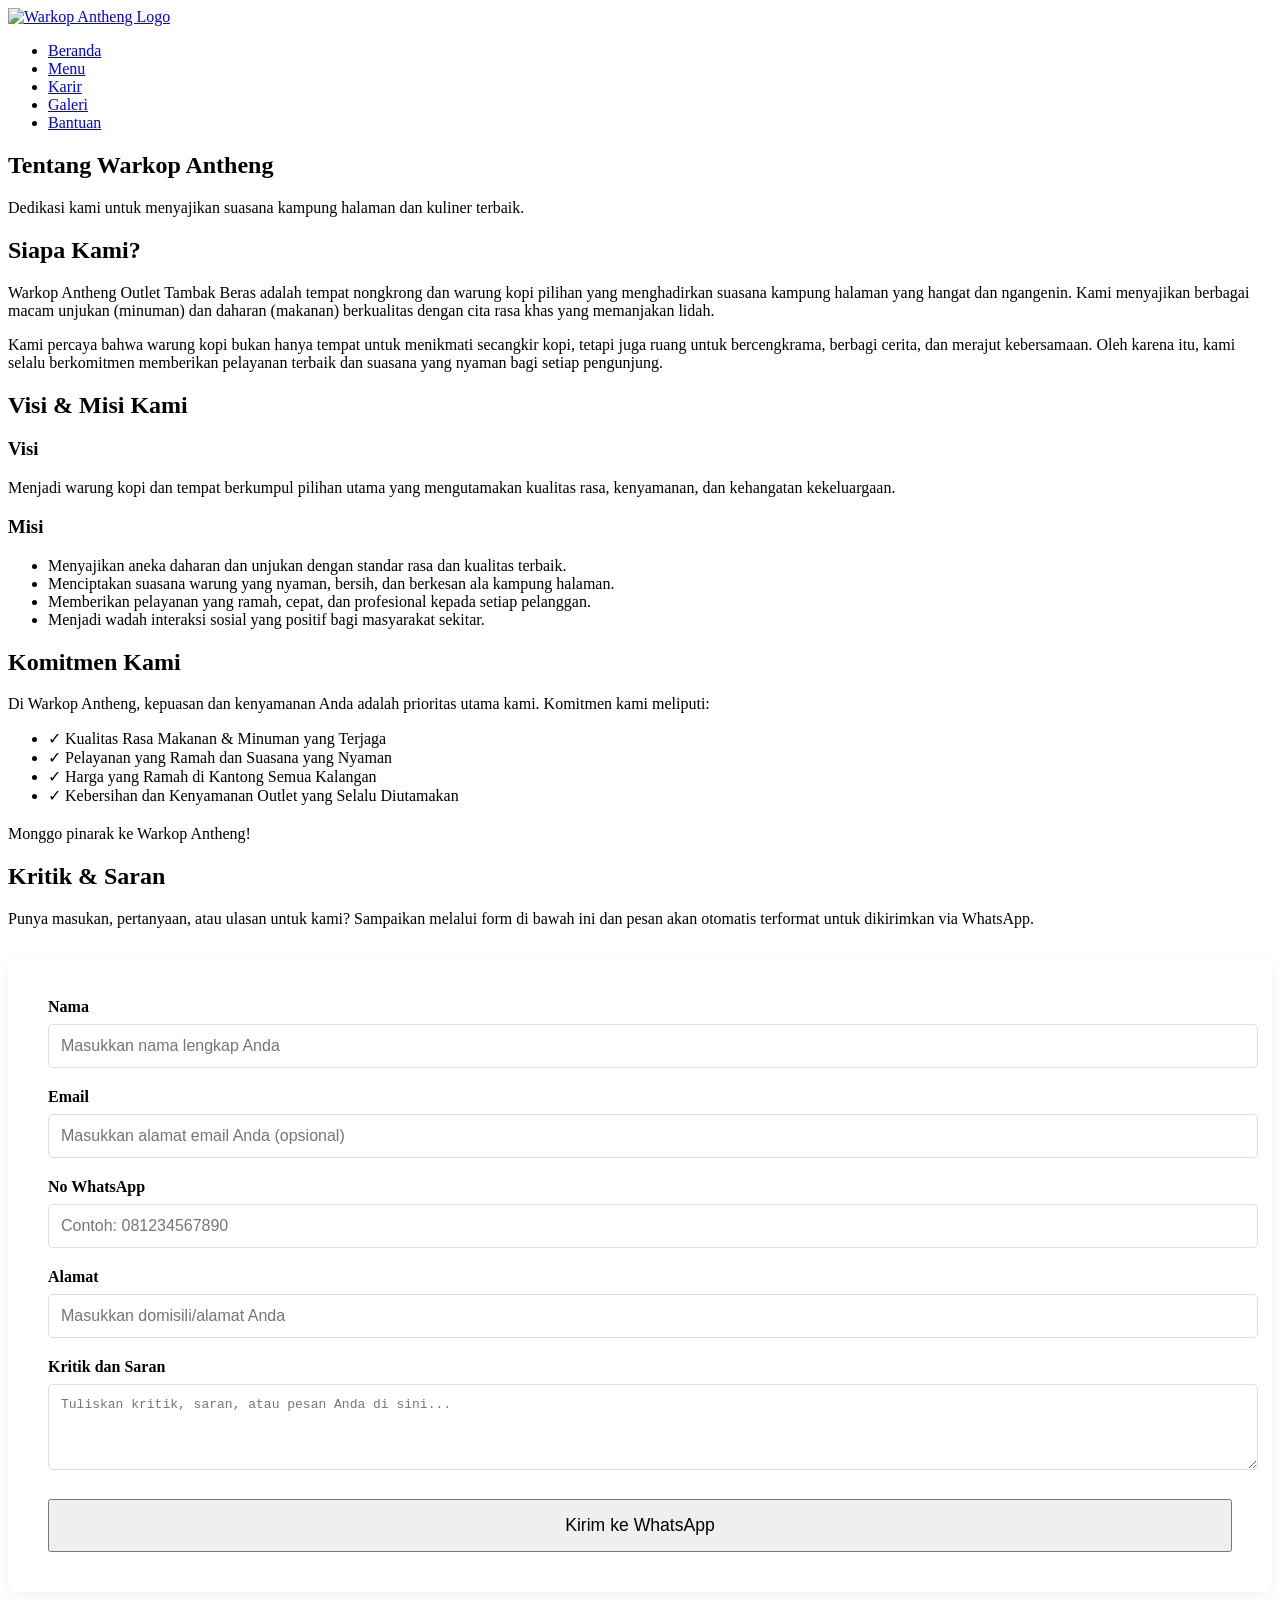
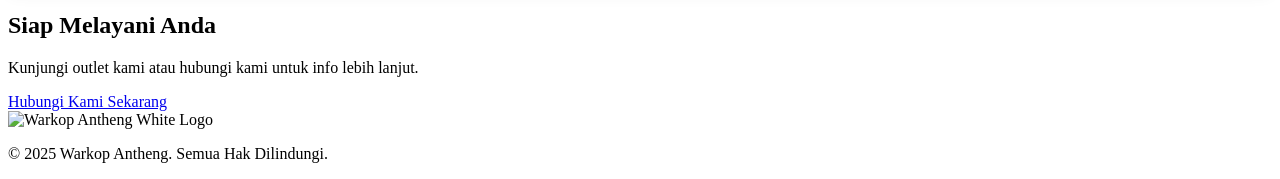
==== bantuan.html @ 2c42dd72 "0.0 Version Unggah awal, file mentahana" ====
<!DOCTYPE html>
<html lang="id">
<head>
    <meta charset="UTF-8">
    <meta name="viewport" content="width=device-width, initial-scale=1.0">
    <title>Bantuan & Kritik – Warkop Antheng Tambak Beras</title>
    <link rel="stylesheet" href="css/style.css">
    <link rel="icon" href="img/favicon.ico" type="image/x-icon">
</head>
<body>
    <header class="main-header">
        <div class="container header-content">
            <div class="logo">
                <a href="index.html">
                    <img src="logo/logo.png" alt="Warkop Antheng Logo">
                </a>
            </div>
            <nav class="main-nav">
                <ul>
                    <li><a href="index.html">Beranda</a></li>
                    <li><a href="menu.html">Menu</a></li>
                    <li><a href="karir.html">Karir</a></li>
                    <li><a href="galeri.html">Galeri</a></li>
                    <li><a href="bantuan.html" class="active">Bantuan</a></li>
                </ul>
            </nav>
        </div>
    </header>

    <main>
        <section class="page-hero-section bg-dark">
            <div class="container text-center text-white">
                <h1 class="page-title">Tentang Warkop Antheng</h1>
                <p class="page-subtitle">Dedikasi kami untuk menyajikan suasana kampung halaman dan kuliner terbaik.</p>
            </div>
        </section>

        <section id="about-us-intro" class="section-padded">
            <div class="container content-center-narrow">
                <h2 class="section-title">Siapa Kami?</h2>
                <p>
                    Warkop Antheng Outlet Tambak Beras adalah tempat nongkrong dan warung kopi pilihan yang menghadirkan suasana kampung halaman yang hangat dan ngangenin. Kami menyajikan berbagai macam unjukan (minuman) dan daharan (makanan) berkualitas dengan cita rasa khas yang memanjakan lidah.
                </p>
                <p>
                    Kami percaya bahwa warung kopi bukan hanya tempat untuk menikmati secangkir kopi, tetapi juga ruang untuk bercengkrama, berbagi cerita, dan merajut kebersamaan. Oleh karena itu, kami selalu berkomitmen memberikan pelayanan terbaik dan suasana yang nyaman bagi setiap pengunjung.
                </p>
            </div>
        </section>

        <section id="visi-misi" class="section-padded bg-light">
            <div class="container content-center-narrow">
                <h2 class="section-title">Visi & Misi Kami</h2>
                <div class="vm-grid">
                    <div class="vm-item">
                        <h3>Visi</h3>
                        <p>Menjadi warung kopi dan tempat berkumpul pilihan utama yang mengutamakan kualitas rasa, kenyamanan, dan kehangatan kekeluargaan.</p>
                    </div>
                    <div class="vm-item">
                        <h3>Misi</h3>
                        <ul>
                            <li>Menyajikan aneka daharan dan unjukan dengan standar rasa dan kualitas terbaik.</li>
                            <li>Menciptakan suasana warung yang nyaman, bersih, dan berkesan ala kampung halaman.</li>
                            <li>Memberikan pelayanan yang ramah, cepat, dan profesional kepada setiap pelanggan.</li>
                            <li>Menjadi wadah interaksi sosial yang positif bagi masyarakat sekitar.</li>
                        </ul>
                    </div>
                </div>
            </div>
        </section>

        <section id="our-commitment" class="section-padded">
            <div class="container content-center-narrow">
                <h2 class="section-title">Komitmen Kami</h2>
                <p>
                    Di Warkop Antheng, kepuasan dan kenyamanan Anda adalah prioritas utama kami. Komitmen kami meliputi:
                </p>
                <ul class="commitment-list">
                    <li>✓ Kualitas Rasa Makanan & Minuman yang Terjaga</li>
                    <li>✓ Pelayanan yang Ramah dan Suasana yang Nyaman</li>
                    <li>✓ Harga yang Ramah di Kantong Semua Kalangan</li>
                    <li>✓ Kebersihan dan Kenyamanan Outlet yang Selalu Diutamakan</li>
                </ul>
                <p class="text-center" style="margin-top: 20px;">
                    Monggo pinarak ke Warkop Antheng!
                </p>
            </div>
        </section>

        <!-- Form Kritik dan Saran (WhatsApp Template) -->
        <section id="feedback-section" class="section-padded bg-light">
            <div class="container content-center-narrow">
                <h2 class="section-title">Kritik & Saran</h2>
                <p class="text-center" style="margin-bottom: 30px; color: var(--color-text-light);">
                    Punya masukan, pertanyaan, atau ulasan untuk kami? Sampaikan melalui form di bawah ini dan pesan akan otomatis terformat untuk dikirimkan via WhatsApp.
                </p>
                
                <form id="whatsappForm" style="background: var(--color-white); padding: 40px; border-radius: 8px; box-shadow: 0 4px 15px rgba(0,0,0,0.05); text-align: left;">
                    <div style="margin-bottom: 20px;">
                        <label for="fb-nama" style="display: block; margin-bottom: 8px; font-weight: bold; color: var(--color-dark);">Nama</label>
                        <input type="text" id="fb-nama" required placeholder="Masukkan nama lengkap Anda" style="width: 100%; padding: 12px; border: 1px solid #ddd; border-radius: 5px; font-size: 1em;">
                    </div>

                    <div style="margin-bottom: 20px;">
                        <label for="fb-email" style="display: block; margin-bottom: 8px; font-weight: bold; color: var(--color-dark);">Email</label>
                        <input type="email" id="fb-email" placeholder="Masukkan alamat email Anda (opsional)" style="width: 100%; padding: 12px; border: 1px solid #ddd; border-radius: 5px; font-size: 1em;">
                    </div>

                    <div style="margin-bottom: 20px;">
                        <label for="fb-wa" style="display: block; margin-bottom: 8px; font-weight: bold; color: var(--color-dark);">No WhatsApp</label>
                        <input type="tel" id="fb-wa" required placeholder="Contoh: 081234567890" style="width: 100%; padding: 12px; border: 1px solid #ddd; border-radius: 5px; font-size: 1em;">
                    </div>

                    <div style="margin-bottom: 20px;">
                        <label for="fb-alamat" style="display: block; margin-bottom: 8px; font-weight: bold; color: var(--color-dark);">Alamat</label>
                        <input type="text" id="fb-alamat" placeholder="Masukkan domisili/alamat Anda" style="width: 100%; padding: 12px; border: 1px solid #ddd; border-radius: 5px; font-size: 1em;">
                    </div>

                    <div style="margin-bottom: 25px;">
                        <label for="fb-pesan" style="display: block; margin-bottom: 8px; font-weight: bold; color: var(--color-dark);">Kritik dan Saran</label>
                        <textarea id="fb-pesan" rows="4" required placeholder="Tuliskan kritik, saran, atau pesan Anda di sini..." style="width: 100%; padding: 12px; border: 1px solid #ddd; border-radius: 5px; font-size: 1em; resize: vertical;"></textarea>
                    </div>

                    <button type="button" onclick="sendToWhatsApp()" class="btn btn-primary" style="width: 100%; padding: 14px; font-size: 1.1em;">Kirim ke WhatsApp</button>
                </form>
            </div>
        </section>

        <section class="section-padded text-center bg-dark">
            <div class="container">
                <h2 class="section-title text-white">Siap Melayani Anda</h2>
                <p class="text-white">Kunjungi outlet kami atau hubungi kami untuk info lebih lanjut.</p>
                <a href="index.html#contact" class="btn btn-primary" style="margin-top: 15px;">Hubungi Kami Sekarang</a>
            </div>
        </section>
    </main>

    <footer class="main-footer">
        <div class="container footer-content">
            <div class="footer-logo">
                <img src="logo/white-logo.png" alt="Warkop Antheng White Logo">
            </div>
            <p>&copy; 2025 Warkop Antheng. Semua Hak Dilindungi.</p>
        </div>
    </footer>
    
    <script src="js/main.js"></script>
    <script>
        function sendToWhatsApp() {
            const nama = document.getElementById('fb-nama').value.trim();
            const email = document.getElementById('fb-email').value.trim() || '-';
            const wa = document.getElementById('fb-wa').value.trim();
            const alamat = document.getElementById('fb-alamat').value.trim() || '-';
            const pesan = document.getElementById('fb-pesan').value.trim();

            if (!nama || !wa || !pesan) {
                alert('Mohon isi field Nama, No WhatsApp, dan Kritik/Saran terlebih dahulu!');
                return;
            }

            // Ganti nomor di bawah dengan nomor WhatsApp tujuan (format internasional tanpa tanda +, contoh: 6281234567890)
            const targetPhone = '6285755132875'; 

            const text = `Halo Warkop Antheng, saya ingin mengirimkan kritik dan saran:%0A%0A` +
                         `*Nama:* ${encodeURIComponent(nama)}%0A` +
                         `*Email:* ${encodeURIComponent(email)}%0A` +
                         `*No WhatsApp:* ${encodeURIComponent(wa)}%0A` +
                         `*Alamat:* ${encodeURIComponent(alamat)}%0A` +
                         `*Kritik dan Saran:*%0A${encodeURIComponent(pesan)}`;

            const url = `https://wa.me/${targetPhone}?text=${text}`;
            window.open(url, '_blank');
        }
    </script>
</body>
</html>
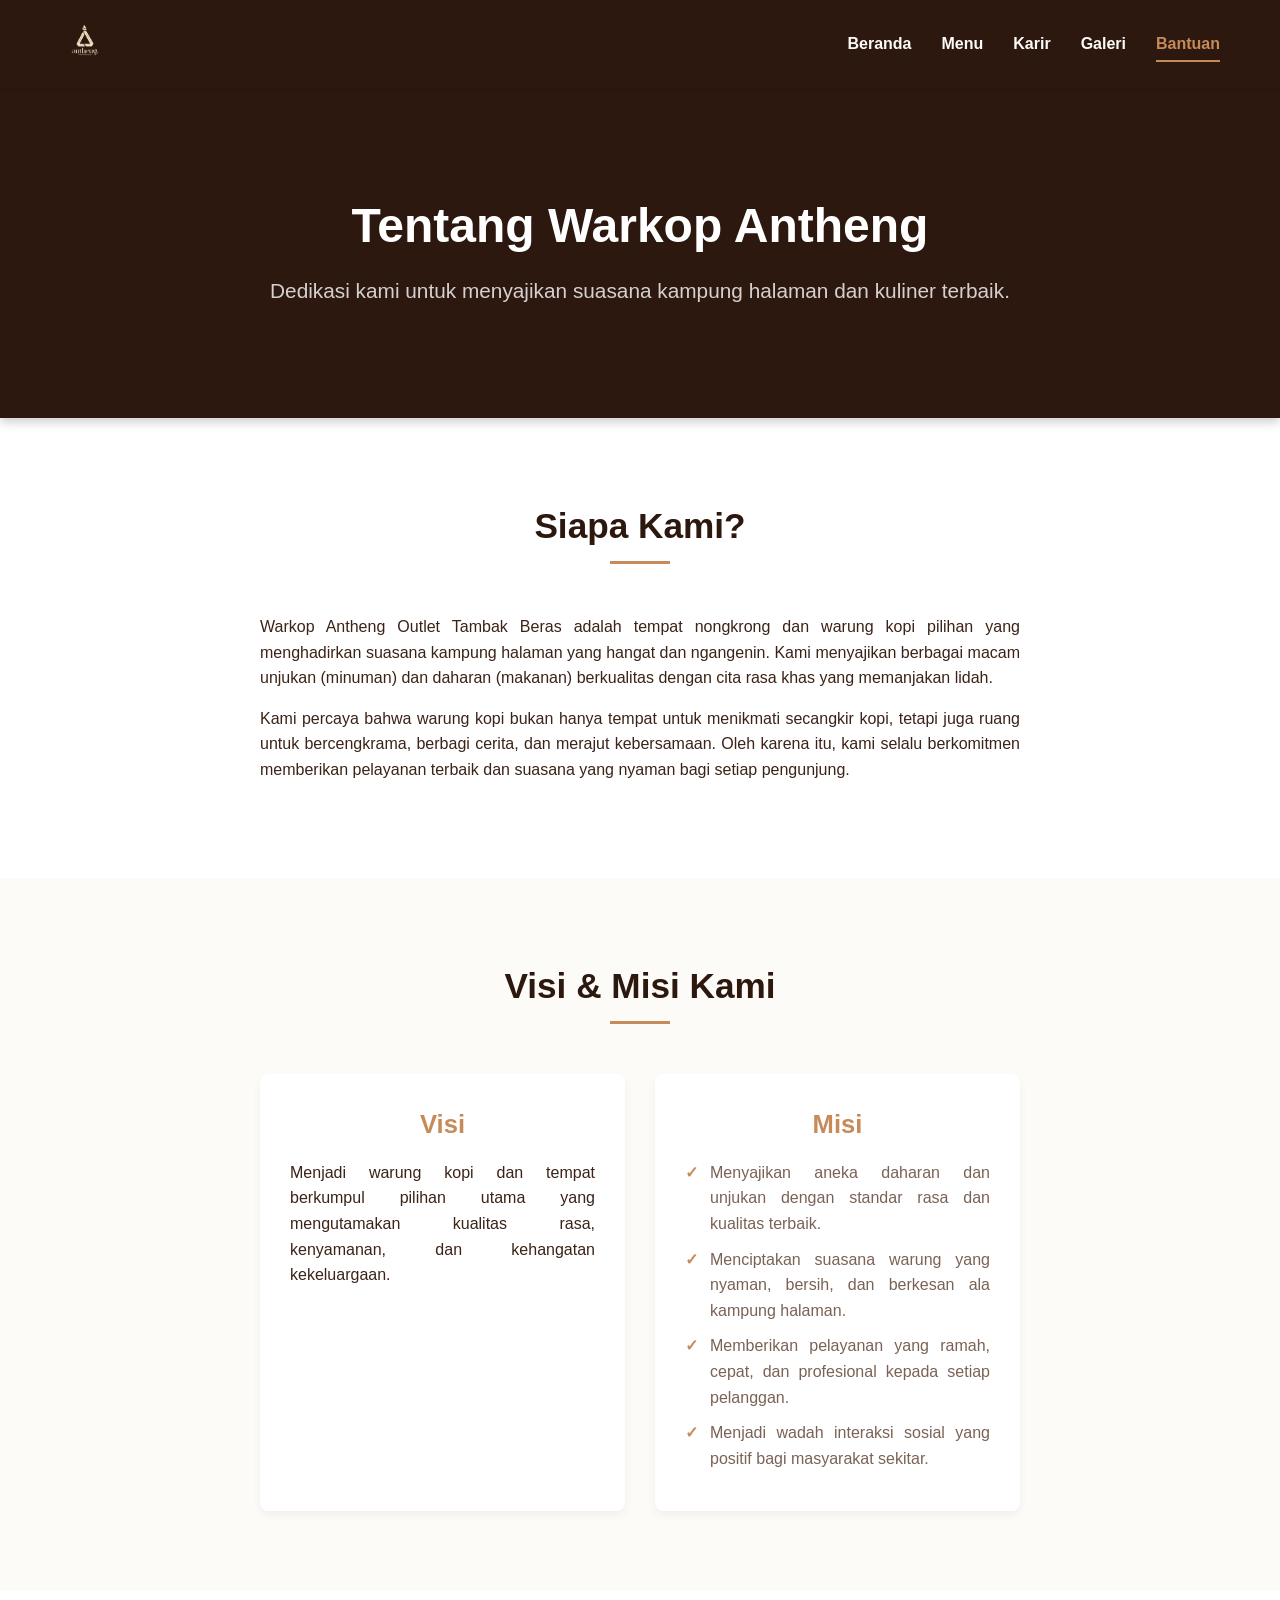
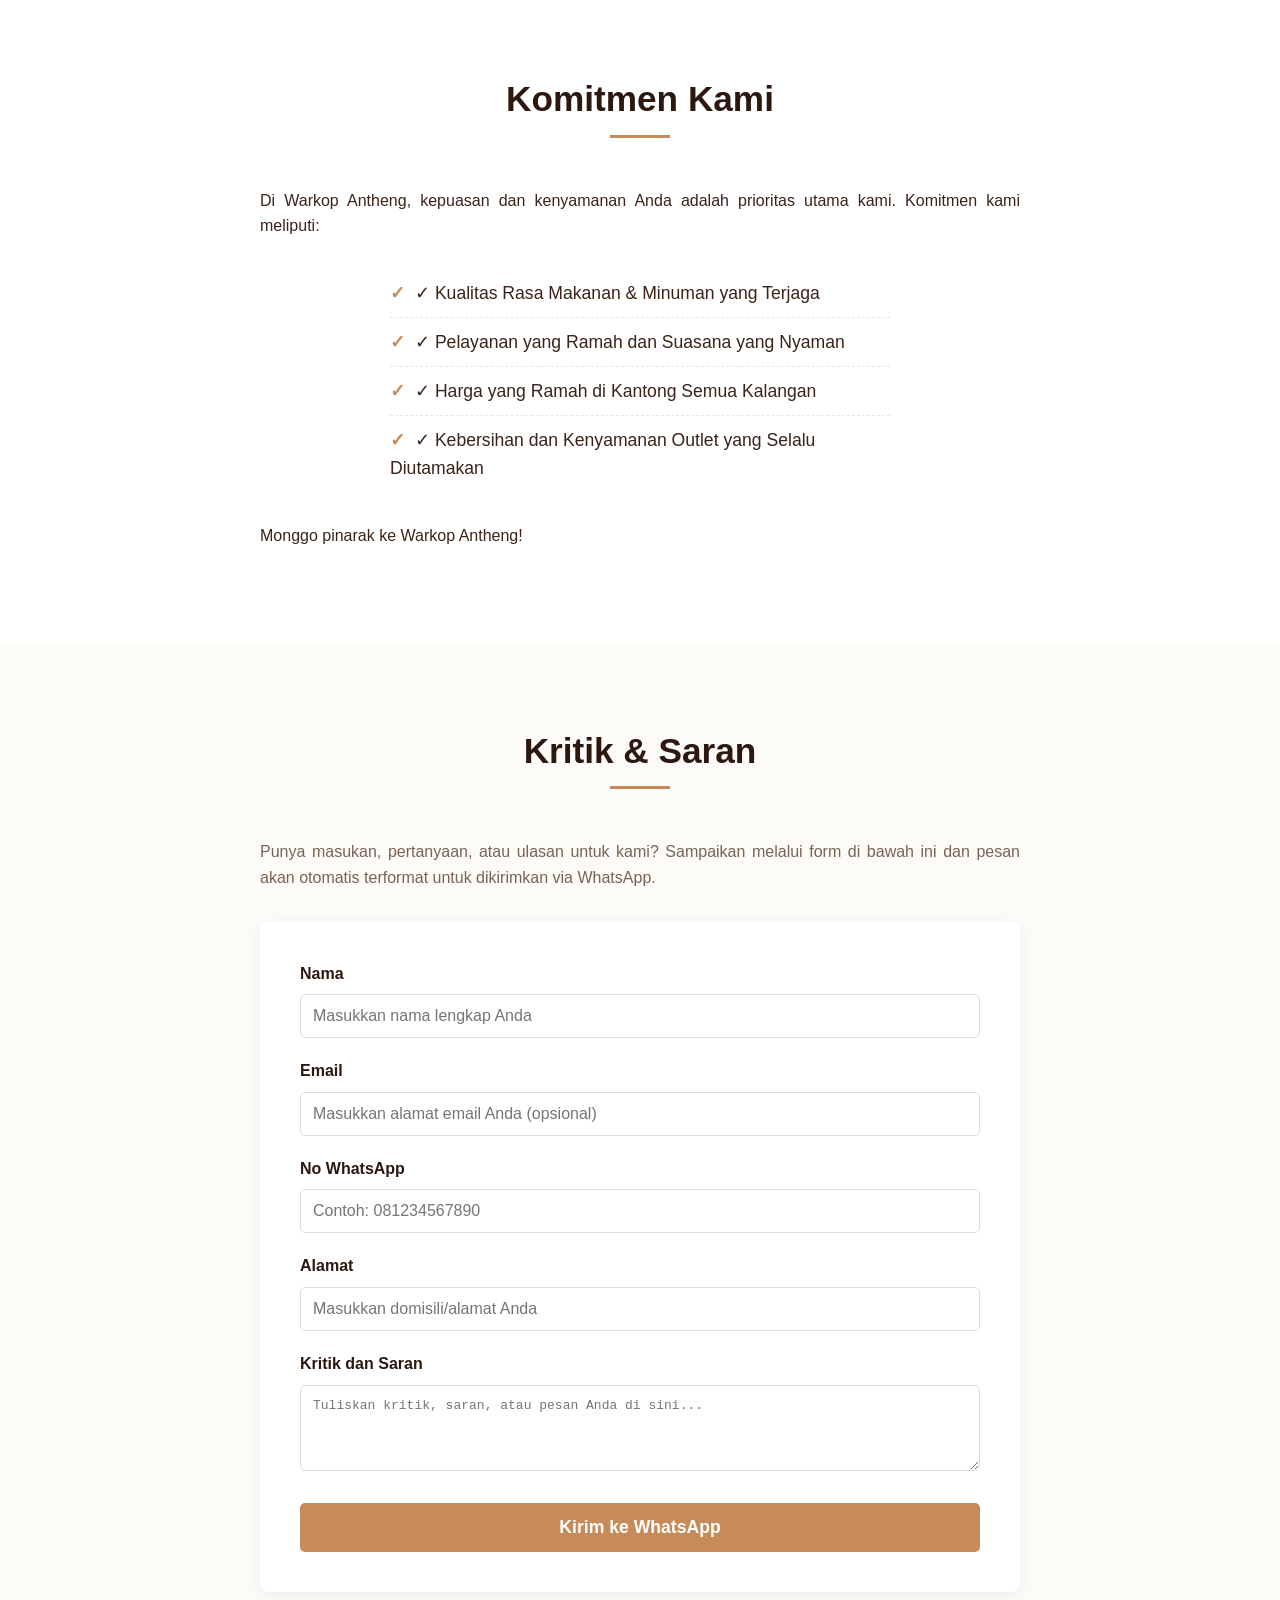
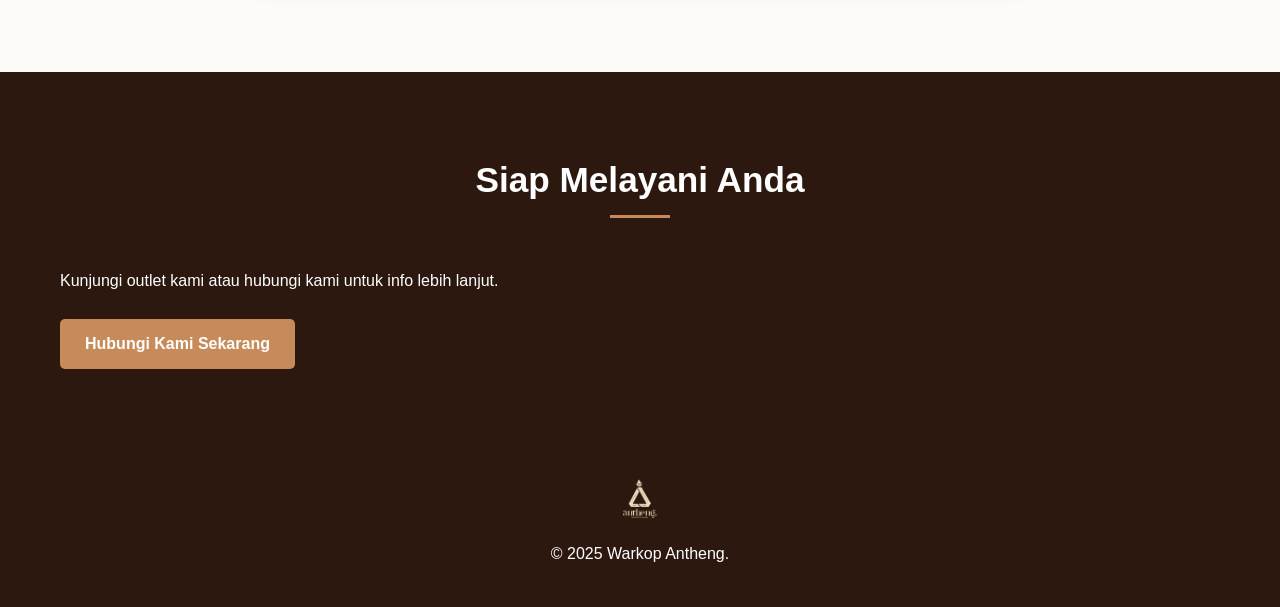
==== commit 637720f4: "Update bantuan.html" ====
--- a/bantuan.html
+++ b/bantuan.html
@@ -139,7 +139,7 @@
             <div class="footer-logo">
                 <img src="logo/white-logo.png" alt="Warkop Antheng White Logo">
             </div>
-            <p>&copy; 2025 Warkop Antheng. Semua Hak Dilindungi.</p>
+            <p>&copy; 2025 Warkop Antheng.</p>
         </div>
     </footer>
     
--- a/css/style.css
+++ b/css/style.css
@@ -0,0 +1,834 @@
+:root {
+    --color-primary-accent: #C68B59; /* Warna aksen caramel/kopi hangat sesuai logo */
+    --color-primary-red: #C68B59;    /* Penyesuaian menggantikan warna merah sebelumnya */
+    --color-dark: #2D1810;           /* Cokelat espresso gelap yang elegan */
+    --color-light: #FDFBF7;          /* Krem hangat / off-white */
+    --color-white: #FFFFFF;
+    --color-text-dark: #3B2317;      /* Cokelat tua untuk teks utama */
+    --color-text-light: #7A6255;     /* Cokelat muda/abu hangat untuk teks sekunder */
+}
+
+* {
+    margin: 0;
+    padding: 0;
+    box-sizing: border-box;
+}
+
+body {
+    font-family: 'Arial', sans-serif; 
+    line-height: 1.6;
+    color: var(--color-text-dark);
+    background-color: var(--color-white);
+    -webkit-font-smoothing: antialiased;
+    -moz-osx-font-smoothing: grayscale;
+}
+
+.container {
+    max-width: 1200px;
+    margin: 0 auto;
+    padding: 0 20px;
+}
+
+a {
+    text-decoration: none;
+    color: var(--color-primary-accent);
+    transition: color 0.3s ease;
+}
+
+a:hover {
+    color: var(--color-dark);
+}
+
+ul {
+    list-style: none;
+}
+
+h1, h2, h3, h4 {
+    color: var(--color-dark);
+    margin-bottom: 15px;
+}
+
+h1 { font-size: 2.8em; }
+h2 { font-size: 2.2em; }
+h3 { font-size: 1.6em; }
+
+p {
+    margin-bottom: 10px;
+}
+
+.btn {
+    display: inline-block;
+    padding: 12px 25px;
+    border-radius: 5px;
+    font-weight: bold;
+    text-align: center;
+    transition: background-color 0.3s ease, color 0.3s ease;
+    border: none;
+    cursor: pointer;
+}
+
+.btn-primary {
+    background-color: var(--color-primary-accent);
+    color: var(--color-white);
+}
+
+.btn-primary:hover {
+    background-color: #A06D44; 
+}
+
+.btn-secondary {
+    background-color: var(--color-dark);
+    color: var(--color-white);
+}
+
+.btn-secondary:hover {
+    background-color: #4A2E1B; 
+}
+
+.btn-link {
+    color: var(--color-primary-accent);
+    font-weight: bold;
+    display: inline-block;
+    margin-top: 10px;
+}
+
+.btn-link:hover {
+    text-decoration: underline;
+}
+
+.section-padded {
+    padding: 80px 0;
+}
+
+.bg-light {
+    background-color: var(--color-light);
+}
+
+.bg-dark {
+    background-color: var(--color-dark);
+    color: var(--color-white); 
+}
+
+.section-title {
+    text-align: center;
+    margin-bottom: 50px;
+    position: relative;
+    padding-bottom: 10px;
+}
+
+.section-title::after {
+    content: '';
+    position: absolute;
+    bottom: 0;
+    left: 50%;
+    transform: translateX(-50%);
+    width: 60px;
+    height: 3px;
+    background-color: var(--color-primary-accent);
+}
+
+.text-white {
+    color: var(--color-white) !important;
+}
+
+.main-header {
+    background-color: var(--color-dark);
+    padding: 15px 0;
+    box-shadow: 0 2px 5px rgba(0,0,0,0.1);
+    position: sticky;
+    top: 0;
+    z-index: 1000;
+}
+
+.header-content {
+    display: flex;
+    justify-content: space-between;
+    align-items: center;
+}
+
+.logo img {
+    height: 50px; 
+    width: auto;
+}
+
+.main-nav ul {
+    display: flex;
+}
+
+.main-nav ul li {
+    margin-left: 30px;
+}
+
+.main-nav ul li a {
+    color: var(--color-light);
+    font-weight: bold;
+    padding: 5px 0;
+    position: relative;
+}
+
+.main-nav ul li a::after {
+    content: '';
+    position: absolute;
+    width: 0;
+    height: 2px;
+    background-color: var(--color-primary-accent);
+    left: 0;
+    bottom: -5px;
+    transition: width 0.3s ease;
+}
+
+.main-nav ul li a:hover::after,
+.main-nav ul li a.active::after {
+    width: 100%;
+}
+
+.main-nav ul li a.active {
+    color: var(--color-primary-accent);
+}
+
+.hero-section {
+    background: url('../img/beranda1.jpg') no-repeat center center/cover; 
+    color: var(--color-white);
+    text-align: center;
+    padding: 150px 0;
+    position: relative;
+}
+
+.hero-section::before {
+    content: '';
+    position: absolute;
+    top: 0;
+    left: 0;
+    width: 100%;
+    height: 100%;
+    background-color: rgba(45, 24, 16, 0.65); /* Overlay cokelat gelap khas warkop */
+}
+
+.hero-content {
+    position: relative;
+    z-index: 1;
+}
+
+.hero-content h1 {
+    font-size: 3.5em;
+    margin-bottom: 10px;
+    color: var(--color-white);
+}
+
+.hero-content h2 {
+    font-size: 2.5em;
+    margin-bottom: 20px;
+    color: var(--color-white);
+}
+
+.hero-content .tagline {
+    font-size: 1.2em;
+    margin-bottom: 30px;
+    color: var(--color-white);
+}
+
+.services-grid {
+    display: grid;
+    grid-template-columns: repeat(auto-fit, minmax(280px, 1fr));
+    gap: 30px;
+    text-align: center;
+}
+
+.service-item {
+    background-color: var(--color-white);
+    padding: 30px;
+    border-radius: 8px;
+    box-shadow: 0 4px 10px rgba(0,0,0,0.05);
+    transition: transform 0.3s ease, box-shadow 0.3s ease;
+}
+
+.service-item:hover {
+    transform: translateY(-5px);
+    box-shadow: 0 6px 15px rgba(0,0,0,0.1);
+}
+
+.service-icon img {
+    width: 80px;
+    height: 80px;
+    margin-bottom: 20px;
+}
+
+.service-item h3 {
+    color: var(--color-primary-accent);
+    margin-bottom: 10px;
+    font-size: 1.4em;
+}
+
+.service-item p {
+    color: var(--color-text-light);
+    font-size: 0.95em;
+}
+
+.why-list {
+    display: grid;
+    grid-template-columns: repeat(auto-fit, minmax(250px, 1fr));
+    gap: 30px;
+}
+
+.why-item {
+    background-color: var(--color-white);
+    padding: 30px;
+    border-radius: 8px;
+    box-shadow: 0 4px 10px rgba(0,0,0,0.05);
+    text-align: center;
+}
+
+.why-item h3 {
+    color: var(--color-dark);
+    margin-bottom: 10px;
+}
+
+.why-item p {
+    color: var(--color-text-light);
+}
+
+.contact-content {
+    text-align: center;
+    color: var(--color-white);
+}
+
+.contact-content .contact-info {
+    font-size: 1.2em;
+    margin-bottom: 15px;
+}
+
+.contact-content .contact-info a {
+    color: var(--color-white);
+    text-decoration: underline;
+}
+
+.contact-content .contact-info a:hover {
+    color: var(--color-primary-accent);
+}
+
+.social-links {
+    margin-top: 30px;
+}
+
+.social-links a {
+    display: inline-block;
+    color: var(--color-white);
+    font-size: 1.1em;
+    margin: 0 15px;
+    padding: 8px 15px;
+    border: 1px solid var(--color-white);
+    border-radius: 5px;
+    transition: background-color 0.3s ease, color 0.3s ease;
+}
+
+.social-links a:hover {
+    background-color: var(--color-primary-accent);
+    border-color: var(--color-primary-accent);
+    color: var(--color-white);
+}
+
+.main-footer {
+    background-color: var(--color-dark);
+    color: var(--color-white);
+    padding: 30px 0;
+    text-align: center;
+}
+
+.footer-logo img {
+    height: 40px; 
+    margin-bottom: 15px;
+}
+
+@media (max-width: 768px) {
+    .header-content {
+        flex-direction: column;
+    }
+
+    .main-nav ul {
+        margin-top: 15px;
+        flex-wrap: wrap;
+        justify-content: center;
+    }
+
+    .main-nav ul li {
+        margin: 5px 15px;
+    }
+
+    .hero-content h1 {
+        font-size: 2.5em;
+    }
+
+    .hero-content h2 {
+        font-size: 1.8em;
+    }
+
+    .services-grid, .why-list {
+        grid-template-columns: 1fr;
+    }
+
+    .section-padded {
+        padding: 60px 0;
+    }
+}
+
+@media (max-width: 480px) {
+    .logo img {
+        height: 40px;
+    }
+    .hero-content h1 {
+        font-size: 2em;
+    }
+    .hero-content h2 {
+        font-size: 1.5em;
+    }
+    .main-nav ul li {
+        margin: 5px 10px;
+    }
+    .social-links a {
+        margin: 5px;
+        padding: 5px 10px;
+        font-size: 0.9em;
+    }
+}
+
+.page-hero-section {
+    padding: 100px 0; 
+    background-color: var(--color-dark); 
+    color: var(--color-white);
+    text-align: center;
+    box-shadow: 0 4px 10px rgba(0,0,0,0.2);
+}
+
+.page-title {
+    font-size: 3em;
+    margin-bottom: 10px;
+    color: var(--color-white);
+}
+
+.page-subtitle {
+    font-size: 1.3em;
+    opacity: 0.8;
+}
+
+@media (max-width: 768px) {
+    .page-hero-section {
+        padding: 80px 0;
+    }
+    .page-title {
+        font-size: 2.5em;
+    }
+    .page-subtitle {
+        font-size: 1.1em;
+    }
+}
+
+@media (max-width: 480px) {
+    .page-hero-section {
+        padding: 60px 0;
+    }
+    .page-title {
+        font-size: 2em;
+    }
+    .page-subtitle {
+        font-size: 1em;
+    }
+}
+
+.gallery-grid {
+    display: grid;
+    grid-template-columns: repeat(auto-fit, minmax(300px, 1fr));
+    gap: 25px; 
+}
+
+.gallery-item {
+    background-color: var(--color-white);
+    border-radius: 8px;
+    box-shadow: 0 4px 12px rgba(0,0,0,0.08);
+    overflow: hidden; 
+    position: relative;
+    transition: transform 0.3s ease, box-shadow 0.3s ease;
+}
+
+.gallery-item:hover {
+    transform: translateY(-7px);
+    box-shadow: 0 8px 20px rgba(0,0,0,0.15);
+}
+
+.gallery-item img {
+    width: 100%;
+    height: 250px; 
+    object-fit: cover; 
+    display: block;
+    transition: transform 0.5s ease;
+}
+
+.gallery-item:hover img {
+    transform: scale(1.05); 
+}
+
+.gallery-info {
+    padding: 20px;
+    text-align: left;
+}
+
+.gallery-info h3 {
+    color: var(--color-dark);
+    font-size: 1.3em;
+    margin-bottom: 5px;
+}
+
+.gallery-info p {
+    color: var(--color-text-light);
+    font-size: 0.95em;
+    line-height: 1.4;
+}
+
+@media (max-width: 768px) {
+    .gallery-grid {
+        grid-template-columns: repeat(auto-fit, minmax(280px, 1fr));
+    }
+}
+
+@media (max-width: 480px) {
+    .gallery-grid {
+        grid-template-columns: 1fr; 
+    }
+    .gallery-item img {
+        height: 220px;
+    }
+}
+
+.content-center-narrow {
+    max-width: 800px; 
+    margin: 0 auto;
+    text-align: justify; 
+}
+
+.content-center-narrow .section-title {
+    text-align: center;
+}
+
+.content-center-narrow p {
+    margin-bottom: 15px;
+}
+
+.vm-grid {
+    display: grid;
+    grid-template-columns: repeat(auto-fit, minmax(280px, 1fr));
+    gap: 30px;
+    margin-top: 30px;
+}
+
+.vm-item {
+    background-color: var(--color-white);
+    padding: 30px;
+    border-radius: 8px;
+    box-shadow: 0 4px 10px rgba(0,0,0,0.05);
+}
+
+.vm-item h3 {
+    color: var(--color-primary-accent);
+    text-align: center;
+    margin-bottom: 15px;
+}
+
+.vm-item ul {
+    list-style: none; 
+    padding-left: 0;
+}
+
+.vm-item ul li {
+    position: relative;
+    padding-left: 25px; 
+    margin-bottom: 10px;
+    color: var(--color-text-light);
+}
+
+.vm-item ul li::before {
+    content: '✓'; 
+    color: var(--color-primary-accent);
+    font-weight: bold;
+    position: absolute;
+    left: 0;
+    top: 0;
+}
+
+.commitment-list {
+    list-style: none;
+    padding: 0;
+    margin: 30px auto;
+    max-width: 500px;
+    text-align: left; 
+}
+
+.commitment-list li {
+    font-size: 1.1em;
+    padding: 10px 0;
+    border-bottom: 1px dashed rgba(0,0,0,0.1);
+    color: var(--color-text-dark);
+}
+
+.commitment-list li:last-child {
+    border-bottom: none;
+}
+
+.commitment-list li::before {
+    content: '✓';
+    color: var(--color-primary-accent);
+    font-weight: bold;
+    margin-right: 10px;
+}
+
+.service-detail-content {
+    padding: 20px 0;
+}
+
+.service-detail-intro {
+    display: flex;
+    flex-direction: row; 
+    gap: 40px;
+    align-items: center;
+    margin-bottom: 50px;
+}
+
+.service-detail-intro img {
+    max-width: 45%; 
+    height: auto;
+    border-radius: 8px;
+    box-shadow: 0 4px 15px rgba(0,0,0,0.1);
+}
+
+.service-detail-intro > div {
+    flex: 1; 
+}
+
+.service-detail-intro .section-title {
+    text-align: left; 
+    margin-bottom: 20px;
+}
+
+.service-detail-intro .section-title::after {
+    left: 0;
+    transform: translateX(0); 
+}
+
+.section-divider {
+    border: 0;
+    height: 1px;
+    background-color: var(--color-light);
+    margin: 60px 0;
+}
+
+.benefits-process {
+    display: grid;
+    grid-template-columns: repeat(auto-fit, minmax(300px, 1fr));
+    gap: 40px;
+    margin-bottom: 50px;
+}
+
+.benefits-column, .process-column {
+    background-color: var(--color-white);
+    padding: 30px;
+    border-radius: 8px;
+    box-shadow: 0 4px 10px rgba(0,0,0,0.05);
+}
+
+.section-subtitle {
+    color: var(--color-primary-accent);
+    font-size: 1.5em;
+    margin-bottom: 20px;
+    text-align: left;
+}
+
+.checkmark-list {
+    list-style: none;
+    padding-left: 0;
+}
+
+.checkmark-list li {
+    position: relative;
+    padding-left: 30px;
+    margin-bottom: 15px;
+    font-size: 1.1em;
+    color: var(--color-text-dark);
+}
+
+.checkmark-list li::before {
+    content: '✔'; 
+    color: var(--color-primary-accent);
+    font-weight: bold;
+    position: absolute;
+    left: 0;
+    top: 0;
+    font-size: 1.2em;
+}
+
+.numbered-list {
+    list-style: none;
+    padding-left: 0;
+    counter-reset: process-step; 
+}
+
+.numbered-list li {
+    position: relative;
+    padding-left: 40px;
+    margin-bottom: 15px;
+    font-size: 1.1em;
+    color: var(--color-text-dark);
+}
+
+.numbered-list li::before {
+    counter-increment: process-step; 
+    content: counter(process-step) "."; 
+    color: var(--color-dark);
+    font-weight: bold;
+    font-size: 1.3em;
+    position: absolute;
+    left: 0;
+    top: -2px;
+    min-width: 30px; 
+    text-align: right;
+}
+
+.numbered-list li strong {
+    color: var(--color-primary-accent);
+}
+
+@media (max-width: 992px) {
+    .service-detail-intro {
+        flex-direction: column; 
+        text-align: center;
+    }
+    .service-detail-intro img {
+        max-width: 80%; 
+        margin-bottom: 30px;
+    }
+    .service-detail-intro .section-title {
+        text-align: center; 
+    }
+    .service-detail-intro .section-title::after {
+        left: 50%;
+        transform: translateX(-50%); 
+    }
+}
+
+@media (max-width: 768px) {
+    .service-detail-intro {
+        gap: 30px;
+    }
+    .service-detail-intro img {
+        max-width: 90%;
+    }
+    .benefits-process {
+        grid-template-columns: 1fr; 
+        gap: 30px;
+    }
+    .checkmark-list li, .numbered-list li {
+        font-size: 1em;
+    }
+}
+
+@media (max-width: 480px) {
+    .service-detail-intro img {
+        max-width: 100%;
+    }
+}
+
+.contact-content form {
+    margin-top: 30px;
+    margin-bottom: 30px;
+    max-width: 600px;
+    margin-left: auto;
+    margin-right: auto;
+}
+
+.contact-content .form-group {
+    margin-bottom: 15px;
+}
+
+.contact-content input,
+.contact-content textarea {
+    width: 100%;
+    padding: 12px;
+    border: 1px solid rgba(255, 255, 255, 0.3);
+    background-color: rgba(255, 255, 255, 0.1);
+    color: var(--color-white);
+    border-radius: 5px;
+    font-size: 1em;
+}
+
+.contact-content input::placeholder,
+.contact-content textarea::placeholder {
+    color: rgba(255, 255, 255, 0.7);
+}
+
+.contact-content input:focus,
+.contact-content textarea:focus {
+    outline: none;
+    border-color: var(--color-primary-accent);
+}
+
+.contact-info-text {
+    margin-top: 40px;
+}
+
+.hidden {
+    opacity: 0;
+    transform: translateY(20px);
+    transition: opacity 0.8s ease-out, transform 0.8s ease-out;
+}
+
+.visible {
+    opacity: 1;
+    transform: translateY(0);
+}
+
+.animated {
+    opacity: 1;
+    transform: translateY(0);
+}
+
+.service-item,
+.why-item,
+.gallery-item,
+.vm-item,
+.commitment-list li,
+.service-detail-intro,
+.benefits-column,
+.process-column {
+    transition: opacity 0.8s ease-out, transform 0.8s ease-out;
+    opacity: 0;
+    transform: translateY(20px);
+}
+
+.service-item.animated,
+.why-item.animated,
+.gallery-item.animated,
+.vm-item.animated,
+.commitment-list li.animated,
+.service-detail-intro.animated,
+.benefits-column.animated,
+.process-column.animated {
+    opacity: 1;
+    transform: translateY(0);
+}
+
+.services-grid .service-item:nth-child(1) { transition-delay: 0.1s; }
+.services-grid .service-item:nth-child(2) { transition-delay: 0.2s; }
+.services-grid .service-item:nth-child(3) { transition-delay: 0.3s; }
+.services-grid .service-item:nth-child(4) { transition-delay: 0.4s; }
+
+.why-list .why-item:nth-child(1) { transition-delay: 0.1s; }
+.why-list .why-item:nth-child(2) { transition-delay: 0.2s; }
+.why-list .why-item:nth-child(3) { transition-delay: 0.3s; }
+.why-list .why-item:nth-child(4) { transition-delay: 0.4s; }
+
+.gallery-grid .gallery-item:nth-child(1) { transition-delay: 0.1s; }
+.gallery-grid .gallery-item:nth-child(2) { transition-delay: 0.2s; }
+.gallery-grid .gallery-item:nth-child(3) { transition-delay: 0.3s; }
+.gallery-grid .gallery-item:nth-child(4) { transition-delay: 0.4s; }
+.gallery-grid .gallery-item:nth-child(5) { transition-delay: 0.5s; }
+.gallery-grid .gallery-item:nth-child(6) { transition-delay: 0.6s; }
+
+.vm-grid .vm-item:nth-child(1) { transition-delay: 0.1s; }
+.vm-grid .vm-item:nth-child(2) { transition-delay: 0.2s; }
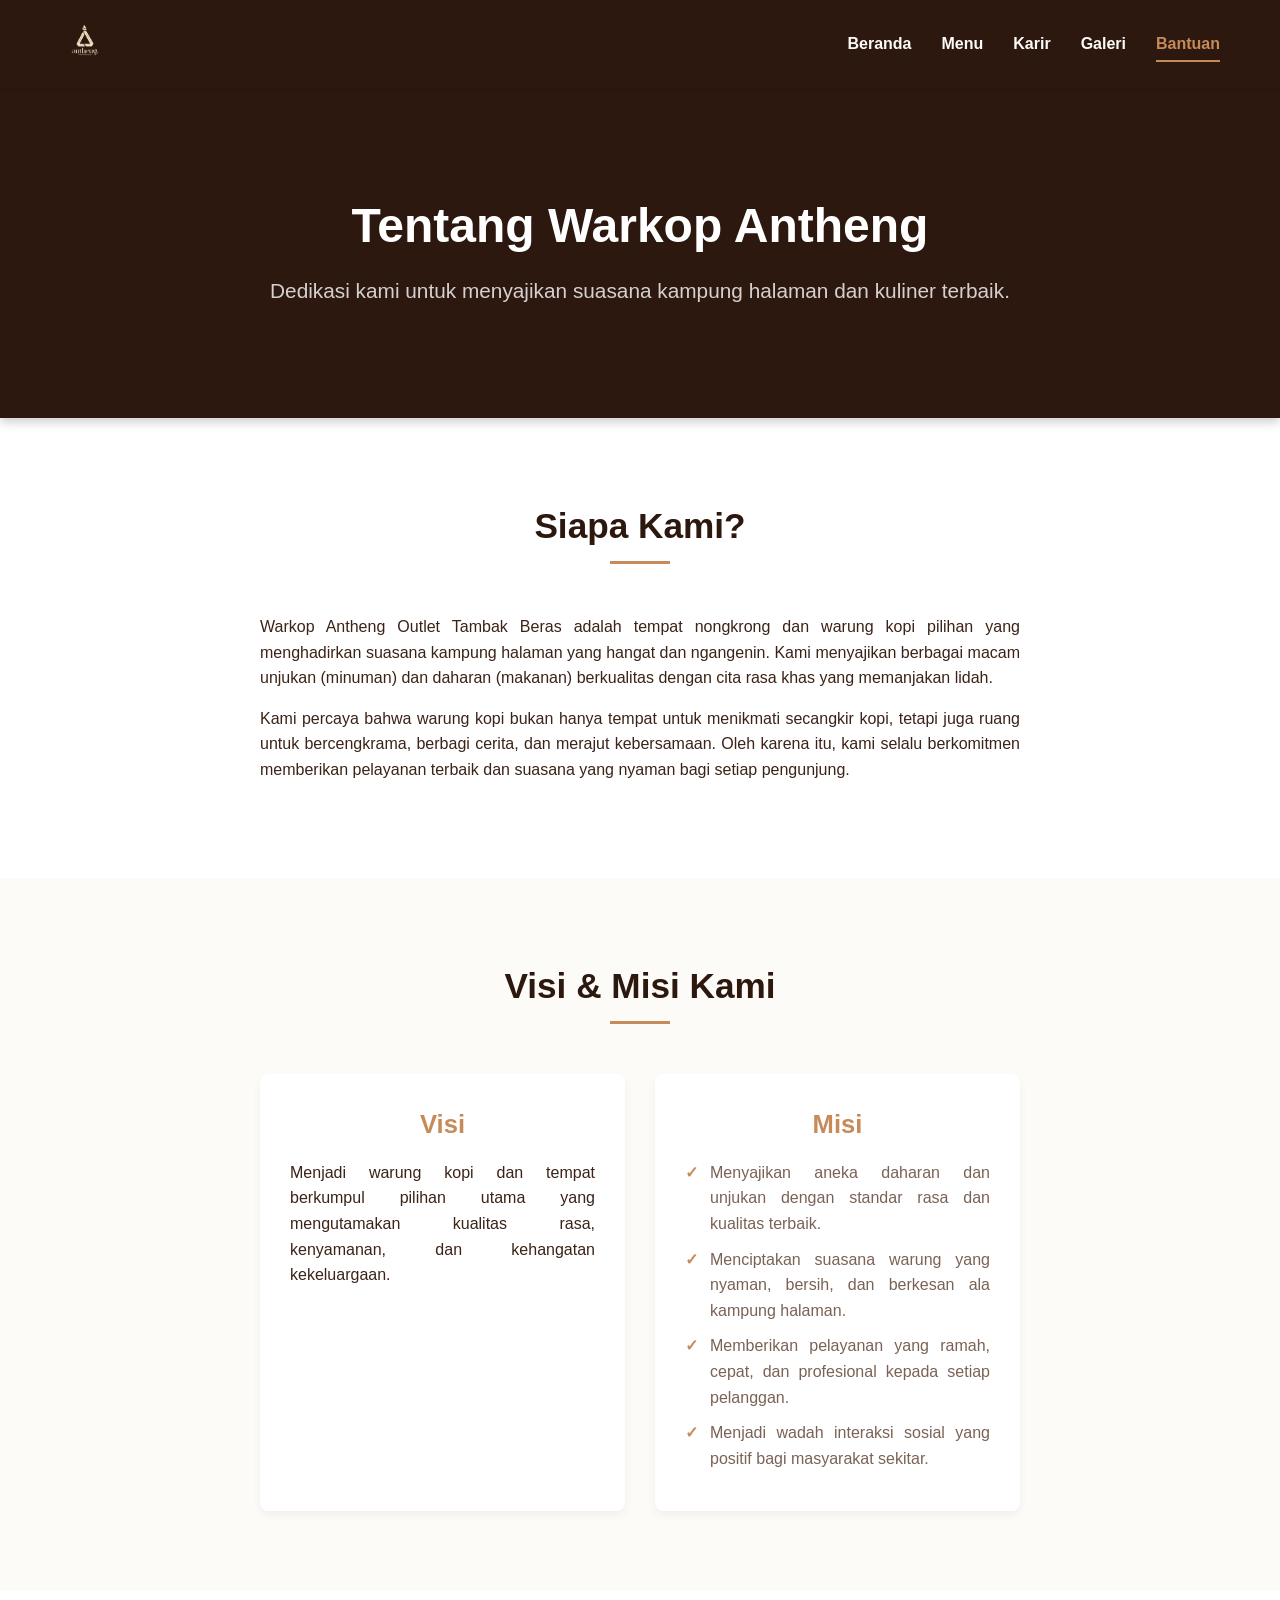
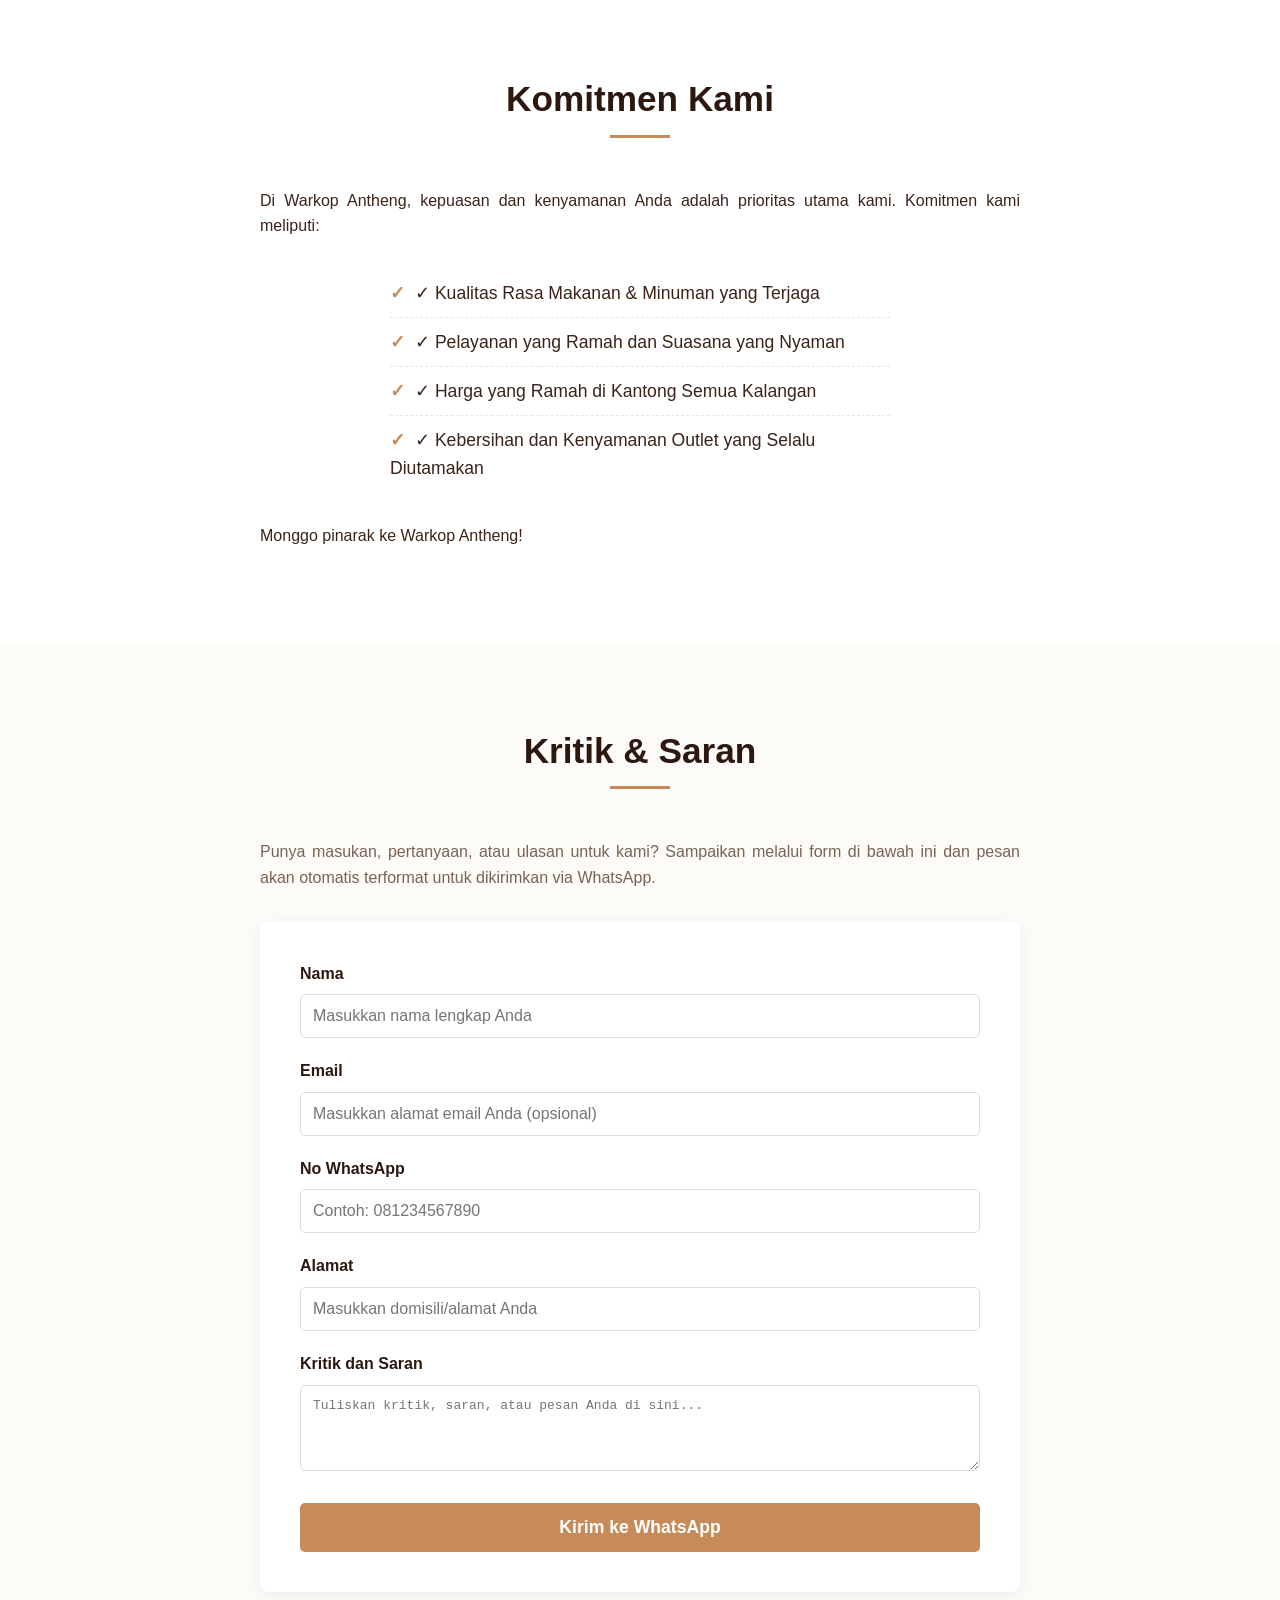
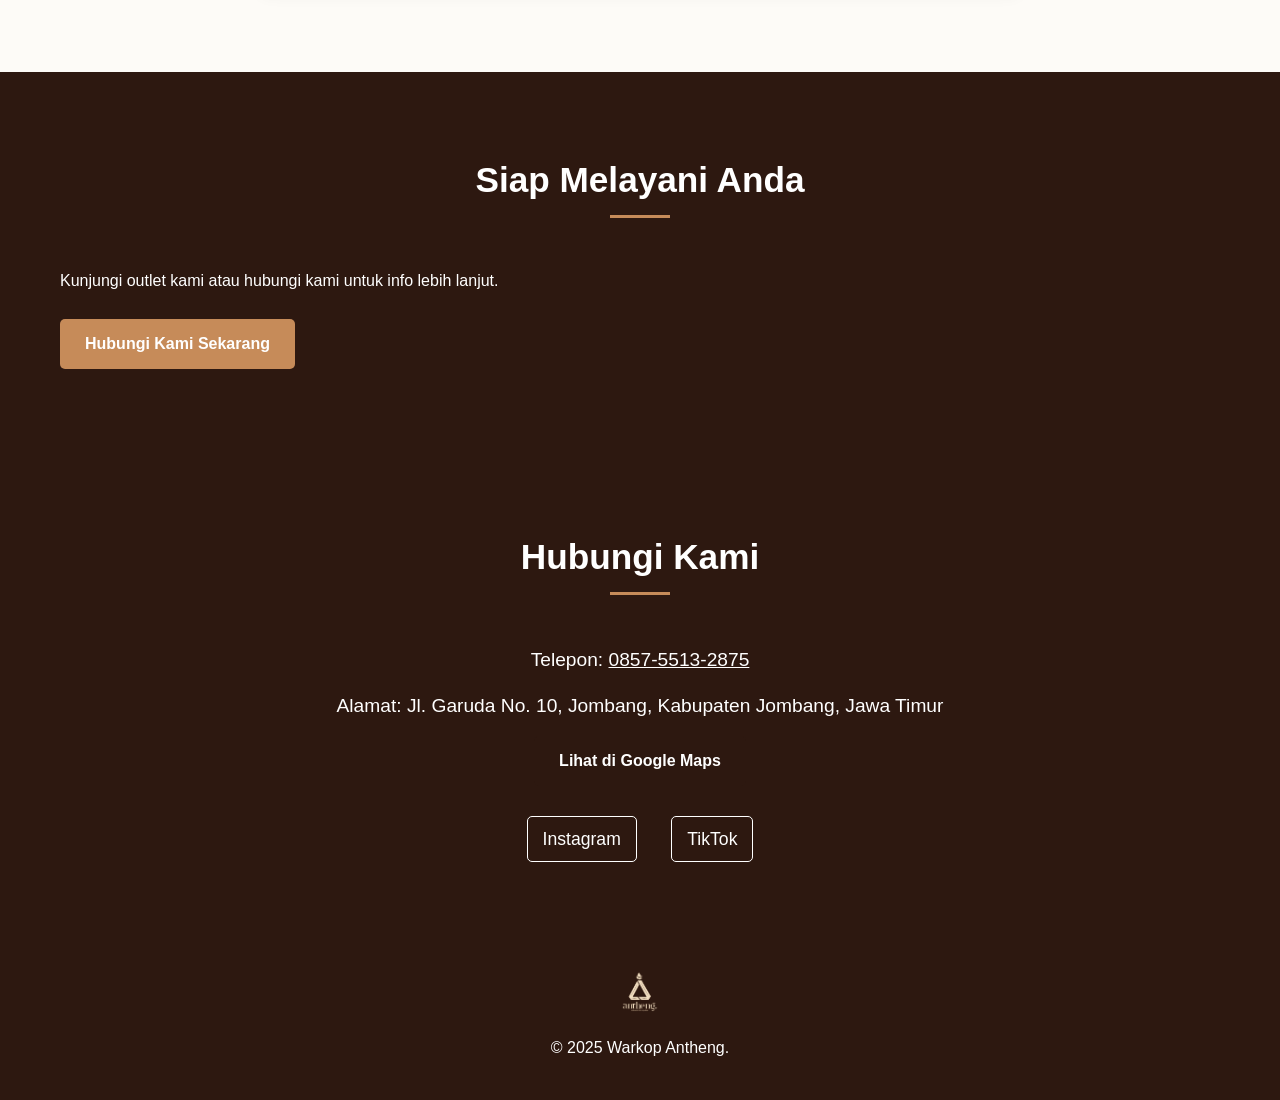
==== commit b4aec487: "Update bantuan.html" ====
--- a/bantuan.html
+++ b/bantuan.html
@@ -132,6 +132,18 @@
                 <a href="index.html#contact" class="btn btn-primary" style="margin-top: 15px;">Hubungi Kami Sekarang</a>
             </div>
         </section>
+        <section id="contact" class="section-padded bg-dark">
+            <div class="container contact-content">
+                <h2 class="section-title text-white">Hubungi Kami</h2>
+                <p class="contact-info">Telepon: <a href="tel:085755132875">0857-5513-2875</a></p>
+                <p class="contact-info">Alamat: Jl. Garuda No. 10, Jombang, Kabupaten Jombang, Jawa Timur</p>
+                <a href="https://maps.app.goo.gl/XmKfmE1pJF2FKBDR9" target="_blank" class="btn btn-secondary">Lihat di Google Maps</a>
+                <div class="social-links">
+                    <a href="https://www.instagram.com/antheng.jbg" target="_blank">Instagram</a>
+                    <a href="https://www.tiktok.com/@cosmicfrdss" target="_blank">TikTok</a>
+                </div>
+            </div>
+        </section>
     </main>
 
     <footer class="main-footer">
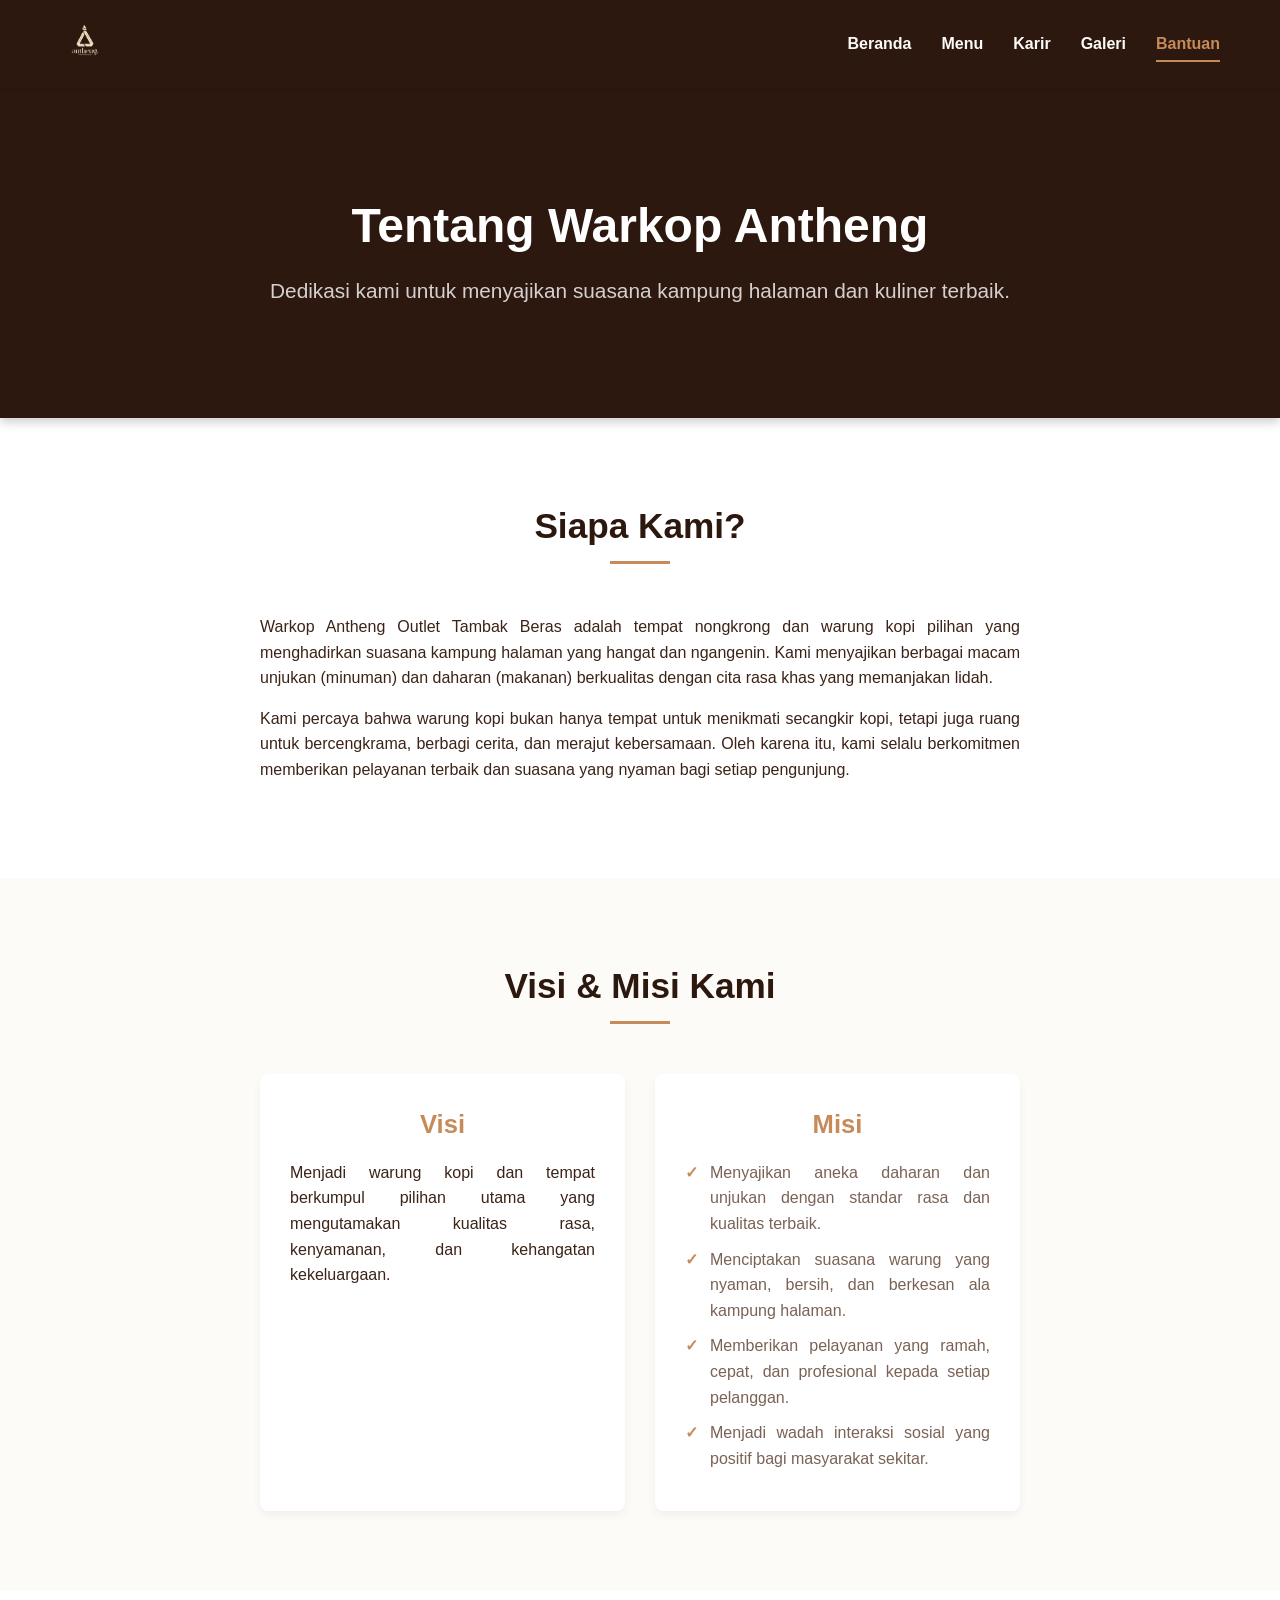
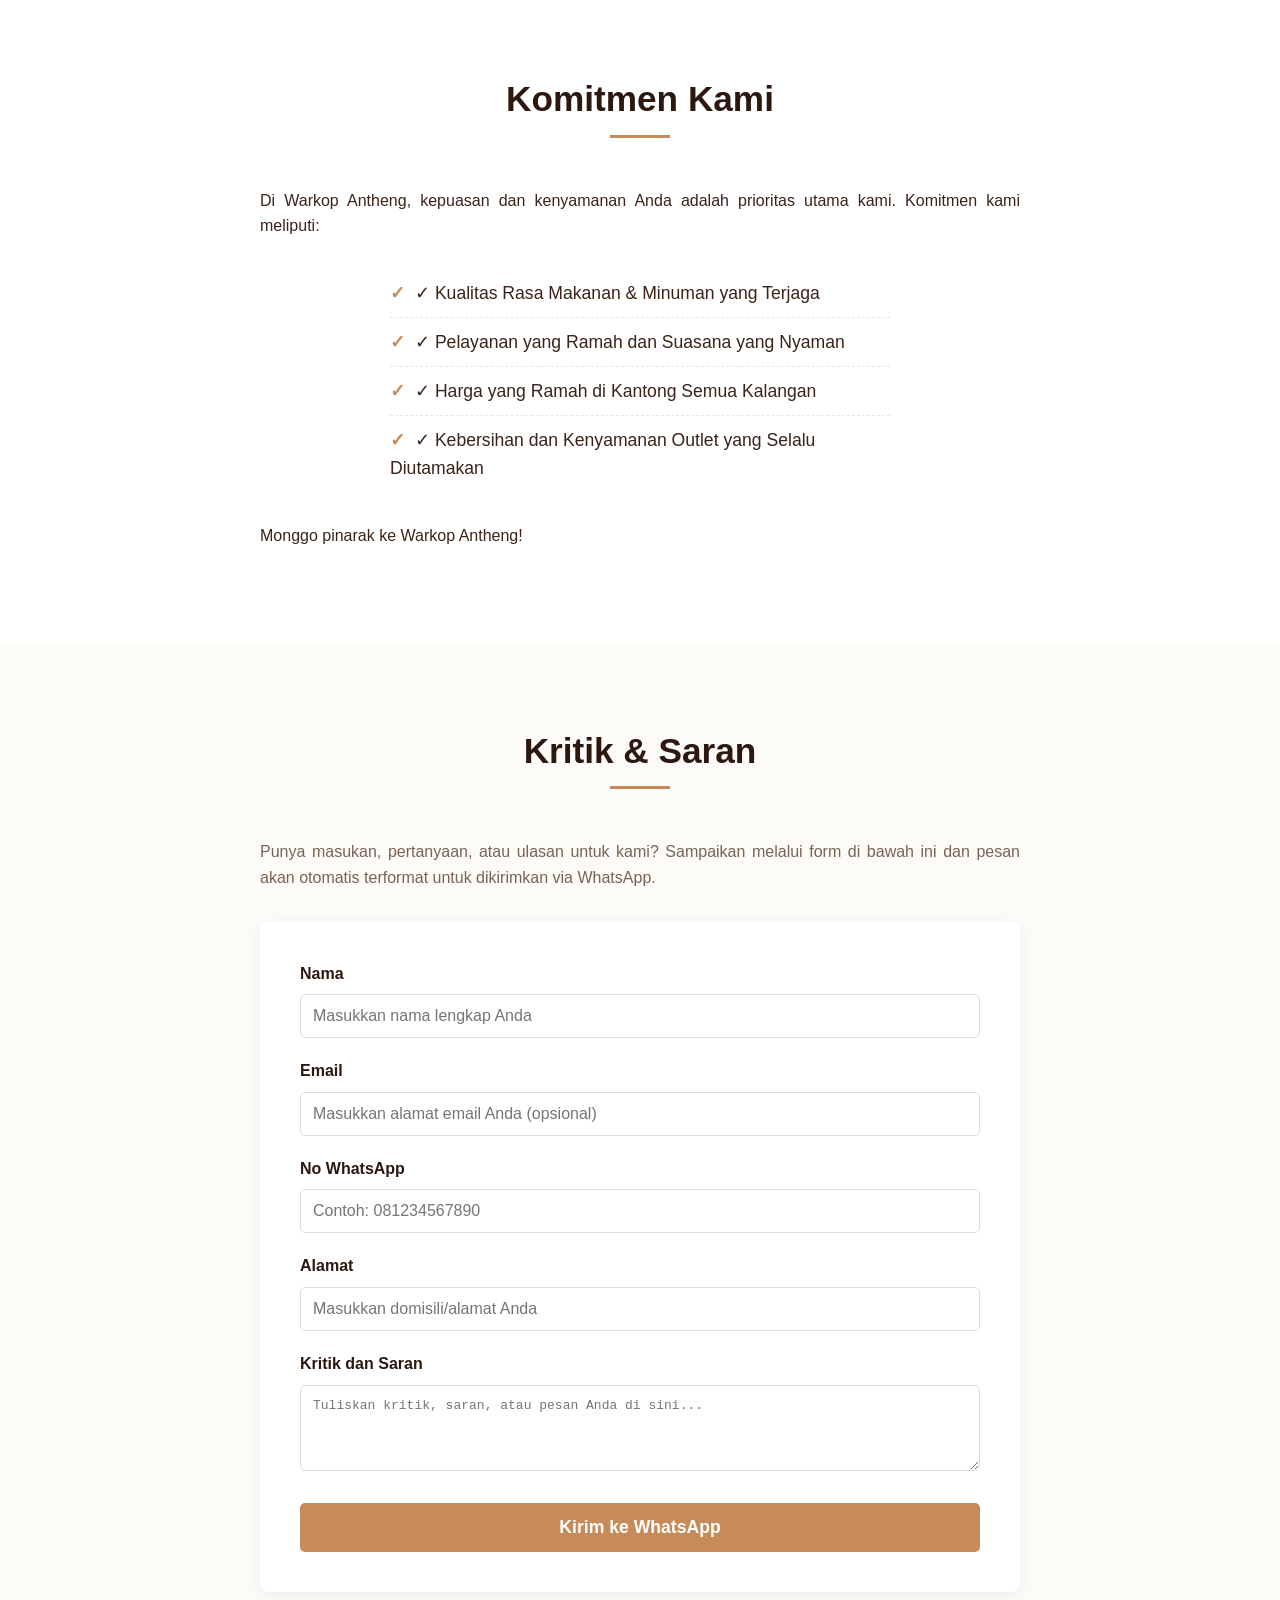
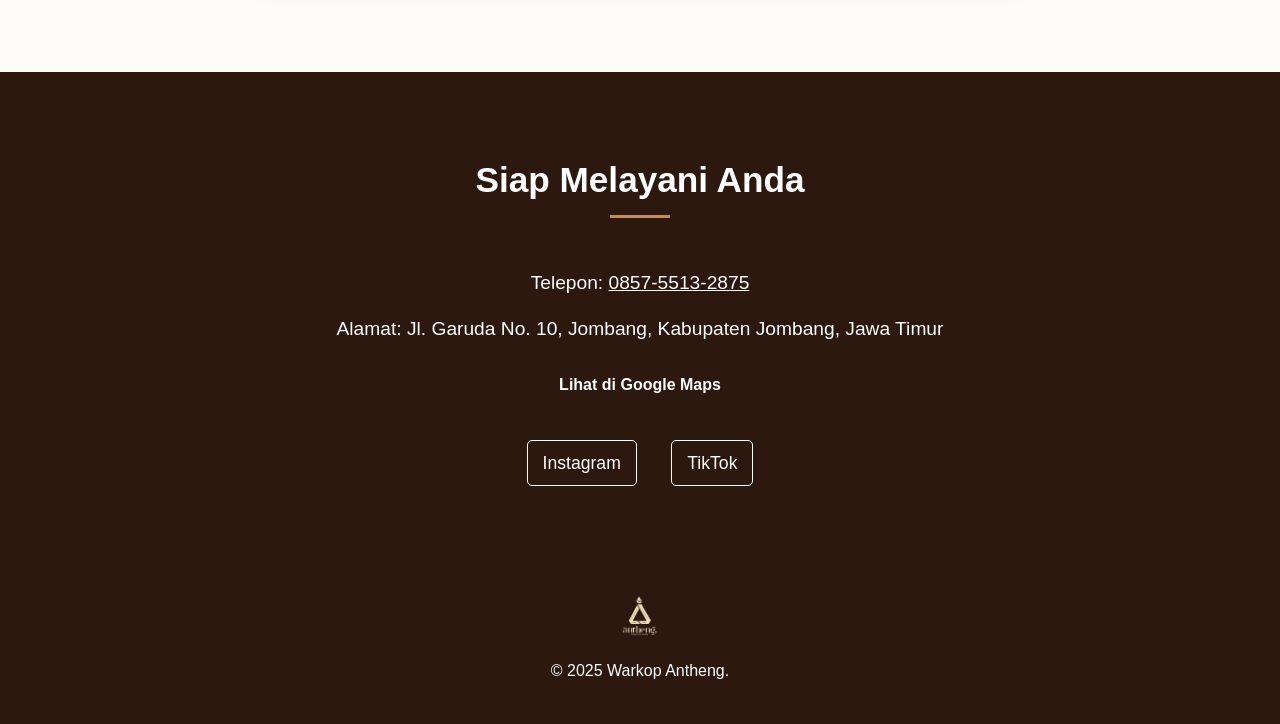
==== commit 755b5109: "Update bantuan.html" ====
--- a/bantuan.html
+++ b/bantuan.html
@@ -125,16 +125,9 @@
             </div>
         </section>
 
-        <section class="section-padded text-center bg-dark">
-            <div class="container">
-                <h2 class="section-title text-white">Siap Melayani Anda</h2>
-                <p class="text-white">Kunjungi outlet kami atau hubungi kami untuk info lebih lanjut.</p>
-                <a href="index.html#contact" class="btn btn-primary" style="margin-top: 15px;">Hubungi Kami Sekarang</a>
-            </div>
-        </section>
         <section id="contact" class="section-padded bg-dark">
             <div class="container contact-content">
-                <h2 class="section-title text-white">Hubungi Kami</h2>
+                <h2 class="section-title text-white">Siap Melayani Anda</h2>
                 <p class="contact-info">Telepon: <a href="tel:085755132875">0857-5513-2875</a></p>
                 <p class="contact-info">Alamat: Jl. Garuda No. 10, Jombang, Kabupaten Jombang, Jawa Timur</p>
                 <a href="https://maps.app.goo.gl/XmKfmE1pJF2FKBDR9" target="_blank" class="btn btn-secondary">Lihat di Google Maps</a>
